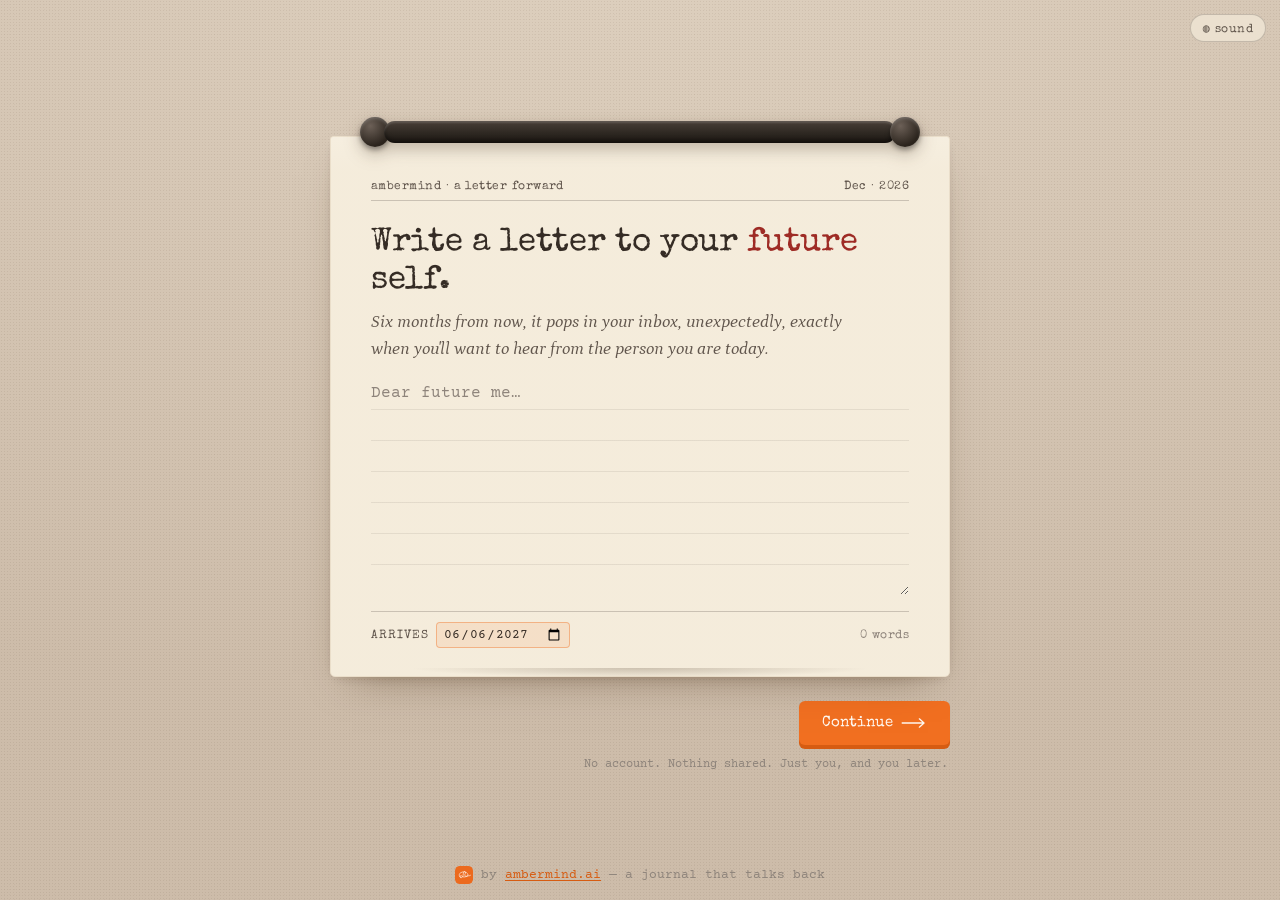
==== index.html @ 2bcedd9b "A Letter Forward — write, seal, and read your future-self letter Static site: writing/sealing app (i" ====
<!DOCTYPE html>
<html lang="en">
<head>
  <meta charset="UTF-8" />
  <meta name="viewport" content="width=device-width, initial-scale=1.0, viewport-fit=cover" />
  <meta name="theme-color" content="#efe4cb" />
  <title>A Letter Forward — by AmberMind</title>
  <meta name="description" content="Write a letter to yourself, six months from now. Amber reads it back, then seals it to arrive in your inbox exactly when you need it." />
  <meta name="robots" content="noindex" />
  <meta property="og:title" content="A Letter Forward" />
  <meta property="og:description" content="Write to your future self. Seal it. It lands in your inbox when the time comes." />
  <meta property="og:type" content="website" />

  <link rel="preconnect" href="https://fonts.googleapis.com" />
  <link rel="preconnect" href="https://fonts.gstatic.com" crossorigin />
  <link href="https://fonts.googleapis.com/css2?family=Special+Elite&family=Courier+Prime:ital,wght@0,400;0,700;1,400&family=Petrona:ital,opsz,wght@1,7..72,500;1,7..72,600&display=swap" rel="stylesheet" />
  <link rel="stylesheet" href="style.css?v=2" />
  <link rel="icon" href="data:image/svg+xml,<svg xmlns='http://www.w3.org/2000/svg' viewBox='0 0 100 100'><text y='.9em' font-size='90'>💌</text></svg>" />
</head>
<body>
  <div class="grain" aria-hidden="true"></div>

  <!-- Sound toggle, fixed -->
  <button class="mute" data-mute aria-pressed="true" title="Typewriter sound">
    <span class="mute__on" aria-hidden="true">◍ sound</span>
    <span class="mute__off" aria-hidden="true">◌ muted</span>
  </button>

  <main class="stage">
    <div class="viewport">

    <!-- ============ SCREEN 1 — WRITE ============ -->
    <section class="screen screen--write is-active" data-screen="write">
      <div class="deck">
        <!-- typewriter roller -->
        <div class="platen" aria-hidden="true">
          <span class="platen__knob platen__knob--l"></span>
          <span class="platen__bar"></span>
          <span class="platen__knob platen__knob--r"></span>
        </div>

        <div class="sheet" data-sheet>
          <div class="sheet__rule sheet__rule--top">
            <span data-doc-tag>ambermind · a letter forward</span>
            <span data-doc-date>07 · 2026</span>
          </div>

          <h1 class="prompt">Write a letter to your <span class="ink-red">future</span> self.</h1>
          <p class="lede">Six months from now, it pops in your inbox, unexpectedly, exactly when you'll want to hear from the person you are today.</p>

          <textarea class="type" data-letter rows="7"
                    placeholder="Dear future me…" autocomplete="off" spellcheck="true"></textarea>

          <div class="sheet__rule sheet__rule--bottom">
            <label class="arrival">
              <span class="arrival__key">arrives</span>
              <input class="arrival__date" type="date" data-date />
            </label>
            <span class="counter"><span data-count>0</span> words</span>
          </div>
        </div>

        <div class="actions actions--single">
          <button class="btn btn--primary" data-action="to-reflect">
            Continue
            <svg class="btn__arrow" viewBox="0 0 44 20" aria-hidden="true"><path d="M2 10h36M31 3l8 7-8 7" fill="none"/></svg>
          </button>
        </div>
        <p class="fineprint">No account. Nothing shared. Just you, and you later.</p>
      </div>
    </section>

    <!-- ============ SCREEN 2 — AMBER REFLECTS ============ -->
    <section class="screen screen--reflect" data-screen="reflect">
      <div class="reflect">
        <blockquote class="amber-line" data-reflect aria-live="polite"></blockquote>

        <div class="reflect__by" data-reflect-by>
          <span class="logo logo--sm" aria-hidden="true">
            <svg viewBox="0 0 100 100"><rect width="100" height="100" rx="26" fill="#ec6a1e"/><path d="M30 64C22 58 20 44 32 37 46 29 63 32 70 43 75 51 71 59 62 58 55 57 52 49 57 42 61 36 56 27 50 32 44 37 47 50 43 59 40 66 30 67 29 59 28 53 34 51 38 56 44 62 54 63 62 58 72 52 80 57 86 52" fill="none" stroke="#fff" stroke-width="3.4" stroke-linecap="round" stroke-linejoin="round"/></svg>
          </span>
          <a href="https://www.ambermind.ai/?utm_source=freebie&amp;utm_medium=instagram&amp;utm_campaign=lettertoself" target="_blank" rel="noopener">by ambermind</a>
        </div>

        <div class="actions">
          <button class="btn btn--ghost" data-action="back-write">Keep writing</button>
          <button class="btn btn--primary" data-action="to-seal">
            Seal it
            <svg class="btn__arrow" viewBox="0 0 44 20" aria-hidden="true"><path d="M2 10h36M31 3l8 7-8 7" fill="none"/></svg>
          </button>
        </div>
      </div>
    </section>

    <!-- ============ SCREEN 3 — SEAL IT ============ -->
    <section class="screen screen--seal" data-screen="seal">
      <div class="sealform">
        <h2 class="sealform__title">Where should it land?</h2>
        <p class="sealform__sub">Your letter will be delivered to this inbox on <strong data-arrive-pretty>—</strong>. That's the only thing we need.</p>

        <form data-seal-form novalidate>
          <label class="field">
            <span class="field__label">Your email</span>
            <input class="field__input" type="email" data-email inputmode="email"
                   placeholder="you@future.com" autocomplete="email" required />
            <span class="field__error" data-email-error hidden>That doesn't look like an email — mind checking?</span>
          </label>

          <button class="btn btn--seal btn--block" type="submit" data-action="seal">
            Seal my letter <span aria-hidden="true">💌</span>
          </button>
        </form>

        <button class="link-back" data-action="back-reflect">‹ back</button>
      </div>
    </section>

    <!-- ============ SCREEN 4 — SEALED (animation + confirm) ============ -->
    <section class="screen screen--sealed" data-screen="sealed">
      <div class="sealed">
        <div class="envelope" data-envelope aria-hidden="true">
          <svg class="envelope__svg" viewBox="0 0 320 220" role="img">
            <defs>
              <linearGradient id="env-paper" x1="0" y1="0" x2="0" y2="1">
                <stop offset="0" stop-color="#f6ecd4"/>
                <stop offset="1" stop-color="#e9dcbd"/>
              </linearGradient>
              <radialGradient id="wax" cx="38%" cy="34%" r="72%">
                <stop offset="0" stop-color="#c4382e"/>
                <stop offset="55%" stop-color="#9e2b25"/>
                <stop offset="100%" stop-color="#741d19"/>
              </radialGradient>
            </defs>
            <!-- body -->
            <rect x="10" y="40" width="300" height="170" rx="10" fill="url(#env-paper)" stroke="#d9c79f" stroke-width="1.5"/>
            <!-- bottom flaps -->
            <path d="M10 205 L160 120 L310 205 Z" fill="#efe1c1" stroke="#d9c79f" stroke-width="1"/>
            <path d="M10 46 L160 150 L310 46" fill="none" stroke="#d9c79f" stroke-width="1.2" opacity=".7"/>
            <!-- top flap -->
            <path class="flap" d="M10 44 L160 150 L310 44 Z" fill="#f1e4c6" stroke="#d9c79f" stroke-width="1.5"/>
            <!-- wax seal (outer group positions; inner group animates) -->
            <g transform="translate(160 132)">
              <g class="wax">
                <circle class="wax__splat" r="34" fill="url(#wax)" opacity="0"/>
                <path class="wax__disc" fill="url(#wax)" d="M0-32C10-32 15-27 22-24 30-21 33-14 31-5 30 3 34 9 30 17 26 24 18 24 10 28 3 31-3 31-11 28-19 24-27 24-31 17-35 9-31 2-32-5-34-14-30-21-22-24-15-27-10-32 0-32Z"/>
                <circle class="wax__ring" r="24" fill="none" stroke="#741d19" stroke-width="1.4" opacity=".55"/>
                <path class="wax__heart" fill="#b83227" d="M0 16C-14 6-22-2-22-11-22-18-16-22-10-22-5-22-2-19 0-16 2-19 5-22 10-22 16-22 22-18 22-11 22-2 14 6 0 16Z"/>
                <path class="wax__gloss" fill="#ffffff" opacity=".14" d="M-8-18C-2-22 6-21 10-16 4-19-3-18-8-13Z"/>
              </g>
            </g>
          </svg>
        </div>

        <h2 class="sealed__title">Sealed<span class="ink-red">.</span></h2>
        <p class="sealed__msg">It'll land in <strong data-sealed-email>your inbox</strong> on <strong data-sealed-date>—</strong>. Nothing to do now but live the six months.</p>

        <div class="sign">
          <span class="sign__hand">— Amber</span>
        </div>

        <div class="sealed__cta">
          <button class="btn btn--primary" data-action="share">
            Send it to a friend <span aria-hidden="true">💌</span>
          </button>
          <p class="sealed__cta-note">make their day</p>
          <button class="btn btn--text" data-action="write-another">or write another</button>
        </div>
      </div>
    </section>

    </div><!-- /.viewport -->

    <footer class="page-footer">
      <span class="logo logo--xs" aria-hidden="true">
        <svg viewBox="0 0 100 100"><rect width="100" height="100" rx="26" fill="#ec6a1e"/><path d="M30 64C22 58 20 44 32 37 46 29 63 32 70 43 75 51 71 59 62 58 55 57 52 49 57 42 61 36 56 27 50 32 44 37 47 50 43 59 40 66 30 67 29 59 28 53 34 51 38 56 44 62 54 63 62 58 72 52 80 57 86 52" fill="none" stroke="#fff" stroke-width="3.4" stroke-linecap="round" stroke-linejoin="round"/></svg>
      </span>
      <span class="page-footer__text">by <a href="https://www.ambermind.ai/?utm_source=freebie&amp;utm_medium=instagram&amp;utm_campaign=lettertoself" target="_blank" rel="noopener">ambermind.ai</a> — a journal that talks back</span>
    </footer>

  </main>

  <div class="toast" data-toast role="status" aria-live="polite"></div>

  <script src="app.js?v=2" defer></script>
</body>
</html>
---- style.css ----
/* ============================================================
   A Letter Forward — by AmberMind
   Warm analog: typewriter paper + wax seal.
   Light theme (calm, personal, Sunday-afternoon writing).
   ============================================================ */

:root {
  /* warm paper palette (oklch — chroma drops toward the lights) */
  --paper:       oklch(0.945 0.024 84);
  --paper-edge:  oklch(0.905 0.030 82);
  --desk:        oklch(0.865 0.028 74);
  --desk-deep:   oklch(0.805 0.032 70);

  --ink:         oklch(0.30 0.018 62);
  --ink-soft:    oklch(0.46 0.020 60);
  --ink-faint:   oklch(0.62 0.018 62);

  --accent:      #f16f20;                 /* AmberMind orange */
  --accent-deep: #d65c12;
  --seal:        #9e2b25;                 /* wax red */
  --seal-deep:   #741d19;

  --line:        color-mix(in oklab, var(--ink) 22%, transparent);

  --shadow-1: 0 1px 2px rgba(60,40,20,.10);
  --shadow-2: 0 18px 40px -22px rgba(70,45,20,.55), 0 4px 12px -6px rgba(70,45,20,.28);

  --space-xs: 4px; --space-sm: 8px; --space-md: 12px;
  --space-lg: 16px; --space-xl: 24px; --space-2xl: 32px;
  --space-3xl: 48px; --space-4xl: 64px;

  --mono: "Courier Prime", ui-monospace, "Cutive Mono", monospace;
  --stamp: "Special Elite", var(--mono);
  --serif: "Petrona", Georgia, serif;

  --ease-out: cubic-bezier(0.22, 1, 0.36, 1);
}

* { box-sizing: border-box; }

html, body { height: 100%; }

body {
  margin: 0;
  min-height: 100dvh;
  font-family: var(--mono);
  color: var(--ink);
  background:
    radial-gradient(120% 90% at 50% -10%, var(--desk) 0%, var(--desk-deep) 100%);
  -webkit-font-smoothing: antialiased;
  text-rendering: optimizeLegibility;
  overflow-x: hidden;
}

/* paper-grain speckle over the whole desk */
.grain {
  position: fixed; inset: 0; z-index: 0; pointer-events: none;
  opacity: .5; mix-blend-mode: multiply;
  background-image:
    radial-gradient(rgba(90,60,30,.16) .6px, transparent .7px),
    radial-gradient(rgba(90,60,30,.10) .5px, transparent .6px);
  background-size: 3px 3px, 5px 5px;
  background-position: 0 0, 2px 2px;
}

/* ---------------- stage / screens ---------------- */
.stage {
  position: relative; z-index: 1;
  min-height: 100dvh;
  display: flex; flex-direction: column;
}
.viewport {
  flex: 1;
  display: grid;
  place-items: center;
  padding: clamp(var(--space-2xl), 5vw, var(--space-4xl)) var(--space-lg) var(--space-xl);
}

/* ---------------- page footer + logo ---------------- */
.page-footer {
  display: flex; align-items: center; justify-content: center; gap: var(--space-sm);
  padding: var(--space-lg) var(--space-lg) calc(var(--space-lg) + env(safe-area-inset-bottom, 0px));
  font-family: var(--mono); font-size: .8rem; color: var(--ink-faint);
}
.page-footer__text a { color: var(--accent-deep); text-decoration-thickness: 1px; text-underline-offset: 2px; }
.page-footer__text a:hover { color: var(--accent); }

.logo { display: inline-flex; flex: none; line-height: 0; }
.logo svg { display: block; width: 100%; height: 100%; border-radius: 22%; }
.logo--xs { width: 18px; height: 18px; }
.logo--sm { width: 22px; height: 22px; }

.screen { display: none; width: 100%; max-width: 620px; }
.screen.is-active { display: block; }
.screen.is-active > * {
  animation: rise .6s var(--ease-out) both;
}

@keyframes rise {
  from { opacity: 0; transform: translateY(14px); }
  to   { opacity: 1; transform: translateY(0); }
}

/* ============================================================
   SCREEN 1 — the typewriter
   ============================================================ */
.deck { position: relative; }

/* the roller the paper feeds out of */
.platen {
  position: relative;
  z-index: 3;
  height: 26px;
  margin: 0 auto -9px;
  width: min(100%, 560px);
  display: flex; align-items: center; justify-content: center;
  filter: drop-shadow(0 6px 8px rgba(50,30,10,.28));
}
.platen__bar {
  height: 22px; flex: 1;
  border-radius: 20px;
  background:
    linear-gradient(180deg, #4a4038 0%, #2e2822 55%, #1d1813 100%);
  box-shadow: inset 0 2px 2px rgba(255,255,255,.14), inset 0 -3px 4px rgba(0,0,0,.4);
}
.platen__knob {
  width: 30px; height: 30px; border-radius: 50%;
  background: radial-gradient(circle at 35% 30%, #6c6057, #2b241d 70%);
  box-shadow: inset 0 2px 3px rgba(255,255,255,.2), 0 3px 5px rgba(0,0,0,.35);
  flex: none;
}
.platen__knob--l { margin-right: -6px; }
.platen__knob--r { margin-left: -6px; }

/* the sheet of paper */
.sheet {
  position: relative;
  z-index: 2;
  background:
    linear-gradient(180deg, color-mix(in oklab, var(--paper) 88%, #fff) 0%, var(--paper) 6%, var(--paper) 100%);
  border-radius: 3px 3px 5px 5px;
  padding: clamp(var(--space-xl), 5vw, 44px) clamp(var(--space-lg), 5vw, 40px) clamp(var(--space-lg), 4vw, 28px);
  box-shadow: var(--shadow-2);
  border: 1px solid var(--paper-edge);
  transform-origin: top center;
}
.sheet::after { /* soft bottom curl */
  content: ""; position: absolute; left: 6%; right: 6%; bottom: -6px; height: 14px;
  background: radial-gradient(60% 100% at 50% 0, rgba(60,40,20,.22), transparent 70%);
  z-index: -1;
}

.sheet__rule {
  display: flex; justify-content: space-between; align-items: baseline; gap: var(--space-md);
  font-family: var(--stamp);
  font-size: .72rem; letter-spacing: .04em;
  color: var(--ink-soft);
  padding-bottom: 8px;
  border-bottom: 1px solid var(--line);
}
.sheet__rule--bottom {
  padding-bottom: 0; padding-top: 10px;
  border-bottom: 0; border-top: 1px solid var(--line);
  margin-top: var(--space-lg);
}
[data-doc-date] { font-variant-numeric: tabular-nums; }

.prompt {
  font-family: var(--stamp);
  font-weight: 400;
  font-size: clamp(1.5rem, 4.6vw, 2.05rem);
  line-height: 1.15;
  margin: var(--space-xl) 0 var(--space-sm);
  color: var(--ink);
  letter-spacing: -.01em;
}
.ink-red { color: var(--seal); }

.lede {
  font-family: var(--serif);
  font-style: italic;
  font-size: clamp(1rem, 2.4vw, 1.12rem);
  line-height: 1.5;
  color: var(--ink-soft);
  margin: 0 0 var(--space-lg);
  max-width: 46ch;
}

/* the actual typing field */
.type {
  display: block; width: 100%;
  font-family: var(--mono);
  font-size: 1.02rem;
  line-height: 1.9;
  color: var(--ink);
  background:
    repeating-linear-gradient(180deg, transparent 0, transparent calc(1.9em - 1px), color-mix(in oklab, var(--ink) 9%, transparent) calc(1.9em - 1px), color-mix(in oklab, var(--ink) 9%, transparent) 1.9em);
  border: 0; outline: 0; resize: vertical;
  min-height: calc(1.9em * 6);
  padding: 0; margin: 0;
  caret-color: var(--accent);
  caret-shape: block;
}
.type::placeholder { color: var(--ink-faint); font-style: normal; }
.type:focus { background-position: 0 0; }

.arrival { display: inline-flex; align-items: center; gap: var(--space-sm); }
.arrival__key {
  font-family: var(--stamp); font-size: .72rem; letter-spacing: .08em;
  text-transform: uppercase; color: var(--ink-soft);
}
.arrival__date {
  font-family: var(--mono); font-size: .82rem; color: var(--ink);
  background: color-mix(in oklab, var(--accent) 10%, transparent);
  border: 1px solid color-mix(in oklab, var(--accent) 40%, transparent);
  border-radius: 4px; padding: 3px 6px;
  accent-color: var(--accent);
}
.arrival__date:focus-visible { outline: 2px solid var(--accent); outline-offset: 1px; }

.counter {
  font-family: var(--stamp); font-size: .72rem; letter-spacing: .04em;
  color: var(--ink-faint); font-variant-numeric: tabular-nums;
}

/* carriage-return nudge (added briefly by JS) */
.sheet.is-return { animation: carriage .18s ease; }
@keyframes carriage {
  0% { transform: translateX(0); }
  40% { transform: translateX(-7px); }
  100% { transform: translateX(0); }
}

/* ============================================================
   SCREEN 2 — Amber reflects
   ============================================================ */
.reflect {
  background: var(--paper);
  border: 1px solid var(--paper-edge);
  border-radius: 4px;
  box-shadow: var(--shadow-2);
  padding: clamp(var(--space-xl), 5vw, var(--space-3xl));
}
.amber-line {
  font-family: var(--serif);
  font-style: italic;
  font-weight: 500;
  font-size: clamp(1.4rem, 4.4vw, 1.95rem);
  line-height: 1.42;
  color: var(--ink);
  margin: 0 0 var(--space-lg);
  max-width: 30ch;
  min-height: 2.4em;
}

/* subtle attribution — logo + "by ambermind" */
.reflect__by {
  display: flex; align-items: center; gap: var(--space-sm);
  font-family: var(--mono); font-size: .82rem; color: var(--ink-faint);
  letter-spacing: .02em;
  opacity: 0;
  transition: opacity .5s var(--ease-out);
}
.reflect__by.is-shown { opacity: 1; }
.amber-line::after { /* typing caret while revealing */
  content: "";
  display: inline-block; width: .5ch; height: 1.05em;
  transform: translateY(.16em);
  background: var(--accent);
  margin-left: 2px;
  animation: blink 1s steps(1) infinite;
}
.amber-line.is-done::after { display: none; }
@keyframes blink { 50% { opacity: 0; } }

/* ============================================================
   SCREEN 3 — seal form
   ============================================================ */
.sealform {
  background: var(--paper);
  border: 1px solid var(--paper-edge);
  border-radius: 4px;
  box-shadow: var(--shadow-2);
  padding: clamp(var(--space-xl), 5vw, var(--space-3xl));
}
.sealform__title {
  font-family: var(--stamp); font-weight: 400;
  font-size: clamp(1.4rem, 4vw, 1.8rem);
  margin: 0 0 var(--space-sm); color: var(--ink);
}
.sealform__sub {
  font-family: var(--serif); font-style: italic;
  font-size: 1.05rem; line-height: 1.5; color: var(--ink-soft);
  margin: 0 0 var(--space-xl); max-width: 42ch;
}
.sealform__sub strong { color: var(--seal); font-style: normal; font-weight: 600; }

.field { display: block; margin-bottom: var(--space-lg); }
.field__label {
  display: block; font-family: var(--stamp); font-size: .74rem;
  letter-spacing: .08em; text-transform: uppercase; color: var(--ink-soft);
  margin-bottom: var(--space-sm);
}
.field__input {
  width: 100%; font-family: var(--mono); font-size: 1.02rem; color: var(--ink);
  background: color-mix(in oklab, var(--paper) 60%, #fff);
  border: 1px solid var(--line); border-radius: 4px;
  padding: 12px 14px;
  transition: border-color .18s, box-shadow .18s;
}
.field__input::placeholder { color: var(--ink-faint); }
.field__input:focus-visible {
  outline: 0; border-color: var(--accent);
  box-shadow: 0 0 0 3px color-mix(in oklab, var(--accent) 22%, transparent);
}
.field.is-invalid .field__input { border-color: var(--seal); }
.field__error {
  display: block; font-family: var(--mono); font-size: .82rem;
  color: var(--seal); margin-top: var(--space-sm);
}
[hidden] { display: none !important; }

.link-back {
  display: inline-block; margin-top: var(--space-lg);
  background: none; border: 0; cursor: pointer;
  font-family: var(--mono); font-size: .9rem; color: var(--ink-faint);
}
.link-back:hover { color: var(--ink); }

/* ============================================================
   SCREEN 4 — sealed
   ============================================================ */
.sealed { text-align: center; }

.envelope {
  width: min(320px, 82vw); margin: 0 auto var(--space-lg);
  filter: drop-shadow(var(--shadow-2));
}
.envelope__svg { width: 100%; height: auto; display: block; }

/* --- the seal sequence --- */
.wax  { transform-box: fill-box; transform-origin: center; transform: rotate(-3deg); }
.flap { transform-box: fill-box; transform-origin: top center; }

/* envelope glides in, then the whole graphic takes the "impact" on press */
.envelope { opacity: 0; transform: scale(.94) translateY(10px); }
.envelope.is-sealing { animation: envIn .5s var(--ease-out) both; }
.envelope.is-sealing .envelope__svg { animation: impact .45s var(--ease-out) .82s both; }
.envelope.is-sealing .flap  { animation: flapfold .5s var(--ease-out) .15s both; }
.envelope.is-sealing .wax   { animation: stamp 1s var(--ease-out) .3s both; }
.envelope.is-sealing .wax__splat { animation: splat 1s var(--ease-out) .3s both; }
.envelope.is-sealing .wax__gloss { animation: glint 1.3s ease .55s both; }

@keyframes envIn {
  to { opacity: 1; transform: none; }
}
@keyframes flapfold {
  from { transform: translateY(-6px) scaleY(.9); opacity: 0; }
  to   { transform: none; opacity: 1; }
}
@keyframes stamp {
  0%   { transform: translateY(-78px) scale(2) rotate(-13deg); opacity: 0; }
  40%  { transform: translateY(0) scale(2) rotate(-5deg); opacity: 1; }
  60%  { transform: translateY(0) scale(.84) rotate(-5deg); }   /* press in */
  74%  { transform: translateY(0) scale(1.06) rotate(-3deg); }
  88%  { transform: translateY(0) scale(.98) rotate(-3deg); }
  100% { transform: translateY(0) scale(1) rotate(-3deg); }
}
@keyframes splat {
  0%, 52% { opacity: 0; transform: scale(.55); }
  66%     { opacity: .55; transform: scale(1.28); }
  100%    { opacity: .28; transform: scale(1.4); }
}
/* the graphic recoils as the seal bites down */
@keyframes impact {
  0%   { transform: translateY(0); }
  30%  { transform: translateY(2.5px); }
  55%  { transform: translateY(-1px); }
  100% { transform: translateY(0); }
}
/* a highlight sweeps the cooling wax */
@keyframes glint {
  0%, 62% { opacity: 0; transform: translate(-6px, -3px) scale(.7); }
  78%     { opacity: .55; transform: translate(0, 0) scale(1); }
  100%    { opacity: .14; transform: none; }
}

/* sealed text reveals after the wax settles */
.screen--sealed.is-active > * { animation: none; }
.sealed__title, .sealed__msg, .sign, .sealed__cta {
  opacity: 0; transform: translateY(12px);
}
.sealed.is-revealed .sealed__title { animation: rise .55s var(--ease-out) 0s both; }
.sealed.is-revealed .sealed__msg   { animation: rise .55s var(--ease-out) .12s both; }
.sealed.is-revealed .sign          { animation: rise .55s var(--ease-out) .26s both; }
.sealed.is-revealed .sealed__cta   { animation: rise .55s var(--ease-out) .4s both; }

.sealed__title {
  font-family: var(--stamp); font-weight: 400;
  font-size: clamp(2rem, 8vw, 3rem);
  margin: var(--space-md) 0 var(--space-sm); color: var(--ink);
  letter-spacing: .01em;
}
.sealed__msg {
  font-family: var(--serif); font-style: italic;
  font-size: clamp(1.05rem, 3vw, 1.22rem); line-height: 1.55;
  color: var(--ink-soft); margin: 0 auto var(--space-2xl); max-width: 40ch;
}
.sealed__msg strong { color: var(--ink); font-style: normal; font-weight: 600; }

.sign { margin-bottom: var(--space-2xl); }
.sign__hand {
  display: block; font-family: var(--serif); font-style: italic;
  font-size: 1.5rem; color: var(--seal);
}

/* share CTA on the sealed screen */
.sealed__cta { display: flex; flex-direction: column; align-items: center; gap: var(--space-sm); }
.sealed__cta-note {
  font-family: var(--serif); font-style: italic; font-size: 1rem;
  color: var(--ink-soft); margin: 2px 0 var(--space-md);
}
.btn--text {
  background: none; border: 0; padding: 6px 8px;
  font-family: var(--mono); font-size: .86rem; color: var(--ink-faint);
  box-shadow: none;
}
.btn--text:hover { color: var(--ink); background: none; box-shadow: none; transform: none; }

/* ============================================================
   buttons / shared
   ============================================================ */
.actions { display: flex; gap: var(--space-md); margin-top: var(--space-xl); }
.actions--single { justify-content: flex-end; }

.btn {
  --btn-fg: var(--ink);
  font-family: var(--stamp); font-size: .96rem;
  display: inline-flex; align-items: center; gap: var(--space-sm);
  padding: 13px 22px; border-radius: 6px; border: 1px solid transparent;
  cursor: pointer; color: var(--btn-fg);
  transition: transform .12s var(--ease-out), box-shadow .18s, background-color .18s, border-color .18s;
}
.btn:active { transform: translateY(1px); }
.btn:focus-visible { outline: 2px solid var(--accent); outline-offset: 2px; }
.btn--block { width: 100%; justify-content: center; }

.btn--primary {
  background: var(--accent); color: #fff8f0;
  box-shadow: 0 4px 0 var(--accent-deep), var(--shadow-1);
}
.btn--primary:hover { background: var(--accent-deep); box-shadow: 0 3px 0 #b84e0e, var(--shadow-1); transform: translateY(1px); }

.btn--seal {
  background: var(--seal); color: #fbefe6;
  box-shadow: 0 4px 0 var(--seal-deep), var(--shadow-1);
  font-size: 1.02rem;
}
.btn--seal:hover { background: #8c241f; box-shadow: 0 3px 0 var(--seal-deep), var(--shadow-1); transform: translateY(1px); }

.btn--ghost {
  background: transparent; color: var(--ink-soft);
  border-color: var(--line);
}
.btn--ghost:hover { color: var(--ink); border-color: var(--ink-faint); background: color-mix(in oklab, var(--ink) 4%, transparent); }

.btn__arrow { width: 26px; height: 12px; }
.btn__arrow path { stroke: currentColor; stroke-width: 2.2; stroke-linecap: round; stroke-linejoin: round; }

.fineprint {
  font-family: var(--mono); font-size: .78rem; color: var(--ink-faint);
  text-align: right; margin: var(--space-md) 2px 0;
}

/* toast */
.toast {
  position: fixed; left: 50%; bottom: 26px; transform: translate(-50%, 20px);
  z-index: 10; opacity: 0; pointer-events: none;
  font-family: var(--mono); font-size: .88rem; color: #fbefe6;
  background: var(--ink); padding: 10px 18px; border-radius: 40px;
  box-shadow: var(--shadow-2);
  transition: opacity .25s var(--ease-out), transform .25s var(--ease-out);
}
.toast.is-shown { opacity: 1; transform: translate(-50%, 0); }

/* sound toggle */
.mute {
  position: fixed; top: 14px; right: 14px; z-index: 5;
  font-family: var(--stamp); font-size: .72rem; letter-spacing: .04em;
  background: color-mix(in oklab, var(--paper) 70%, transparent);
  color: var(--ink-soft);
  border: 1px solid var(--line); border-radius: 40px;
  padding: 6px 12px; cursor: pointer; backdrop-filter: blur(4px);
}
.mute:hover { color: var(--ink); }
.mute .mute__off { display: none; }
.mute[aria-pressed="false"] .mute__on { display: none; }
.mute[aria-pressed="false"] .mute__off { display: inline; }

/* ---------------- responsive ---------------- */
@media (max-width: 480px) {
  .actions { flex-direction: column-reverse; }
  .actions--single { flex-direction: row; }
  .btn--ghost { justify-content: center; }
  .fineprint { text-align: center; }
}

/* ---------------- reduced motion ---------------- */
@media (prefers-reduced-motion: reduce) {
  .screen.is-active > *,
  .envelope, .envelope.is-sealing,
  .envelope.is-sealing *,
  .sealed.is-revealed * { animation: none !important; }
  .sheet.is-return { animation: none; }
  .envelope { opacity: 1; transform: none; }
  .envelope.is-sealing .wax__splat { opacity: .28; }
  .sealed__title, .sealed__msg, .sign, .sealed__cta { opacity: 1; transform: none; }
  .amber-line::after { animation: none; }
  * { scroll-behavior: auto; }
}
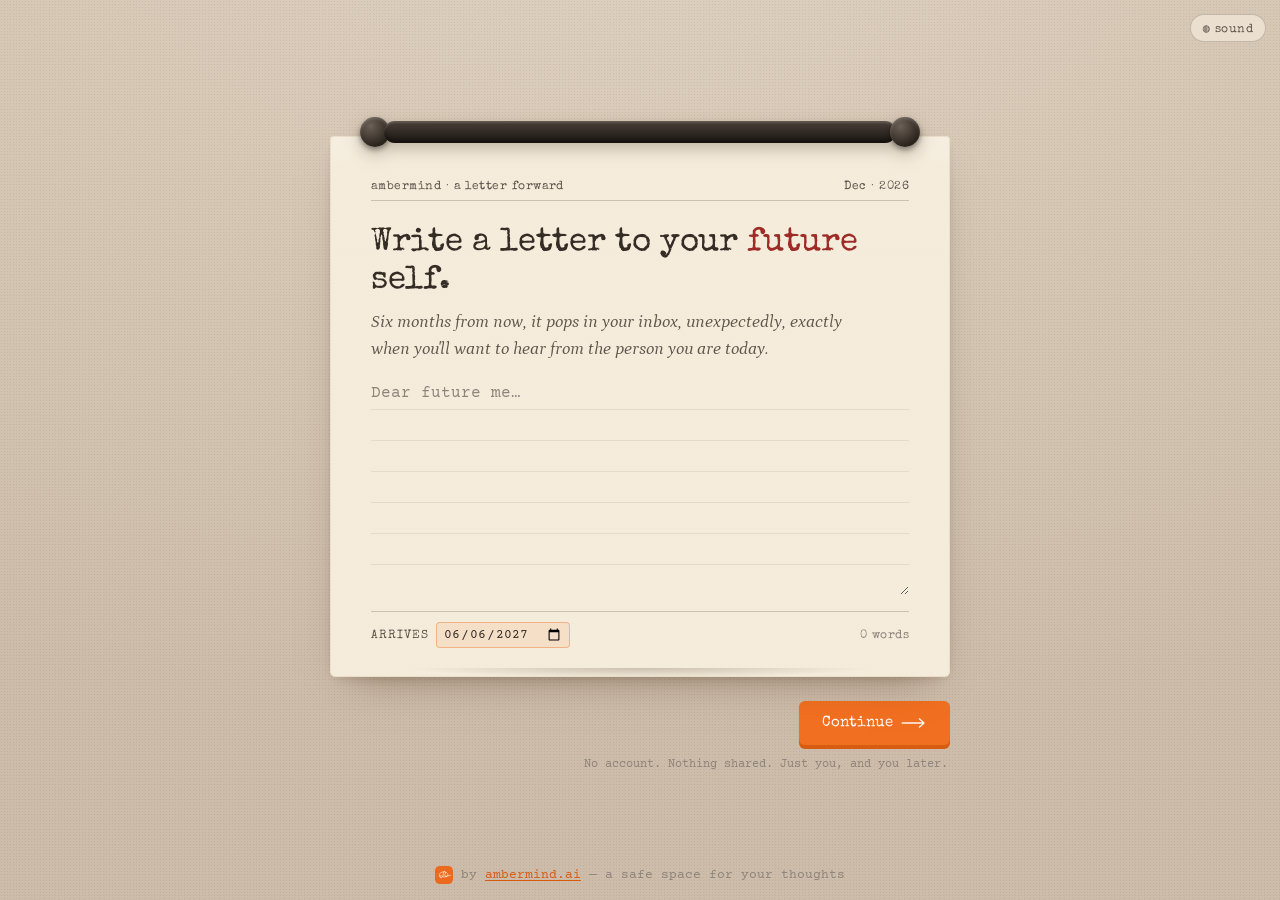
==== commit a1534f63: "Copy: sign as ambermind, softer CTA, "safe space for your thoughts" - Signature "— Amber" → "— amber" ====
--- a/index.html
+++ b/index.html
@@ -155,7 +155,7 @@
         <p class="sealed__msg">It'll land in <strong data-sealed-email>your inbox</strong> on <strong data-sealed-date>—</strong>. Nothing to do now but live the six months.</p>
 
         <div class="sign">
-          <span class="sign__hand">— Amber</span>
+          <span class="sign__hand">— ambermind</span>
         </div>
 
         <div class="sealed__cta">
@@ -174,7 +174,7 @@
       <span class="logo logo--xs" aria-hidden="true">
         <svg viewBox="0 0 100 100"><rect width="100" height="100" rx="26" fill="#ec6a1e"/><path d="M30 64C22 58 20 44 32 37 46 29 63 32 70 43 75 51 71 59 62 58 55 57 52 49 57 42 61 36 56 27 50 32 44 37 47 50 43 59 40 66 30 67 29 59 28 53 34 51 38 56 44 62 54 63 62 58 72 52 80 57 86 52" fill="none" stroke="#fff" stroke-width="3.4" stroke-linecap="round" stroke-linejoin="round"/></svg>
       </span>
-      <span class="page-footer__text">by <a href="https://www.ambermind.ai/?utm_source=freebie&amp;utm_medium=instagram&amp;utm_campaign=lettertoself" target="_blank" rel="noopener">ambermind.ai</a> — a journal that talks back</span>
+      <span class="page-footer__text">by <a href="https://www.ambermind.ai/?utm_source=freebie&amp;utm_medium=instagram&amp;utm_campaign=lettertoself" target="_blank" rel="noopener">ambermind.ai</a> — a safe space for your thoughts</span>
     </footer>
 
   </main>
